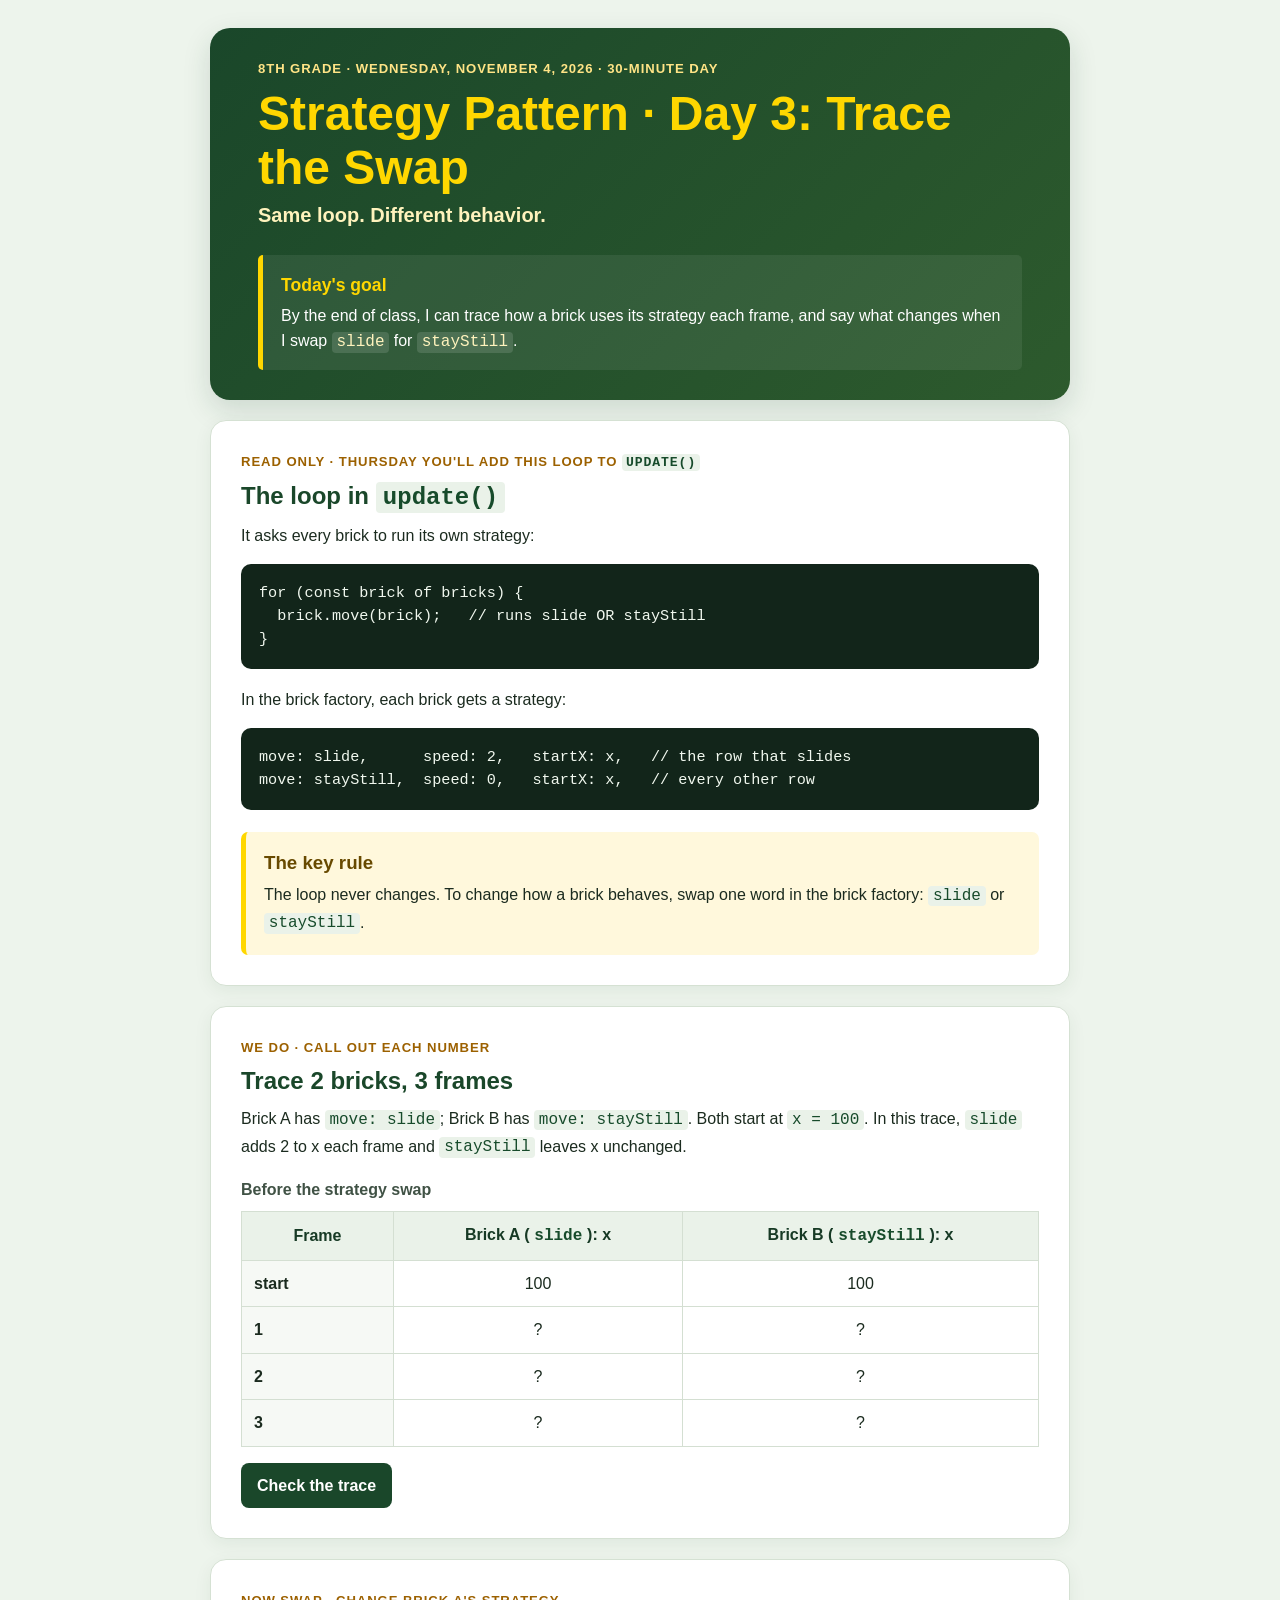
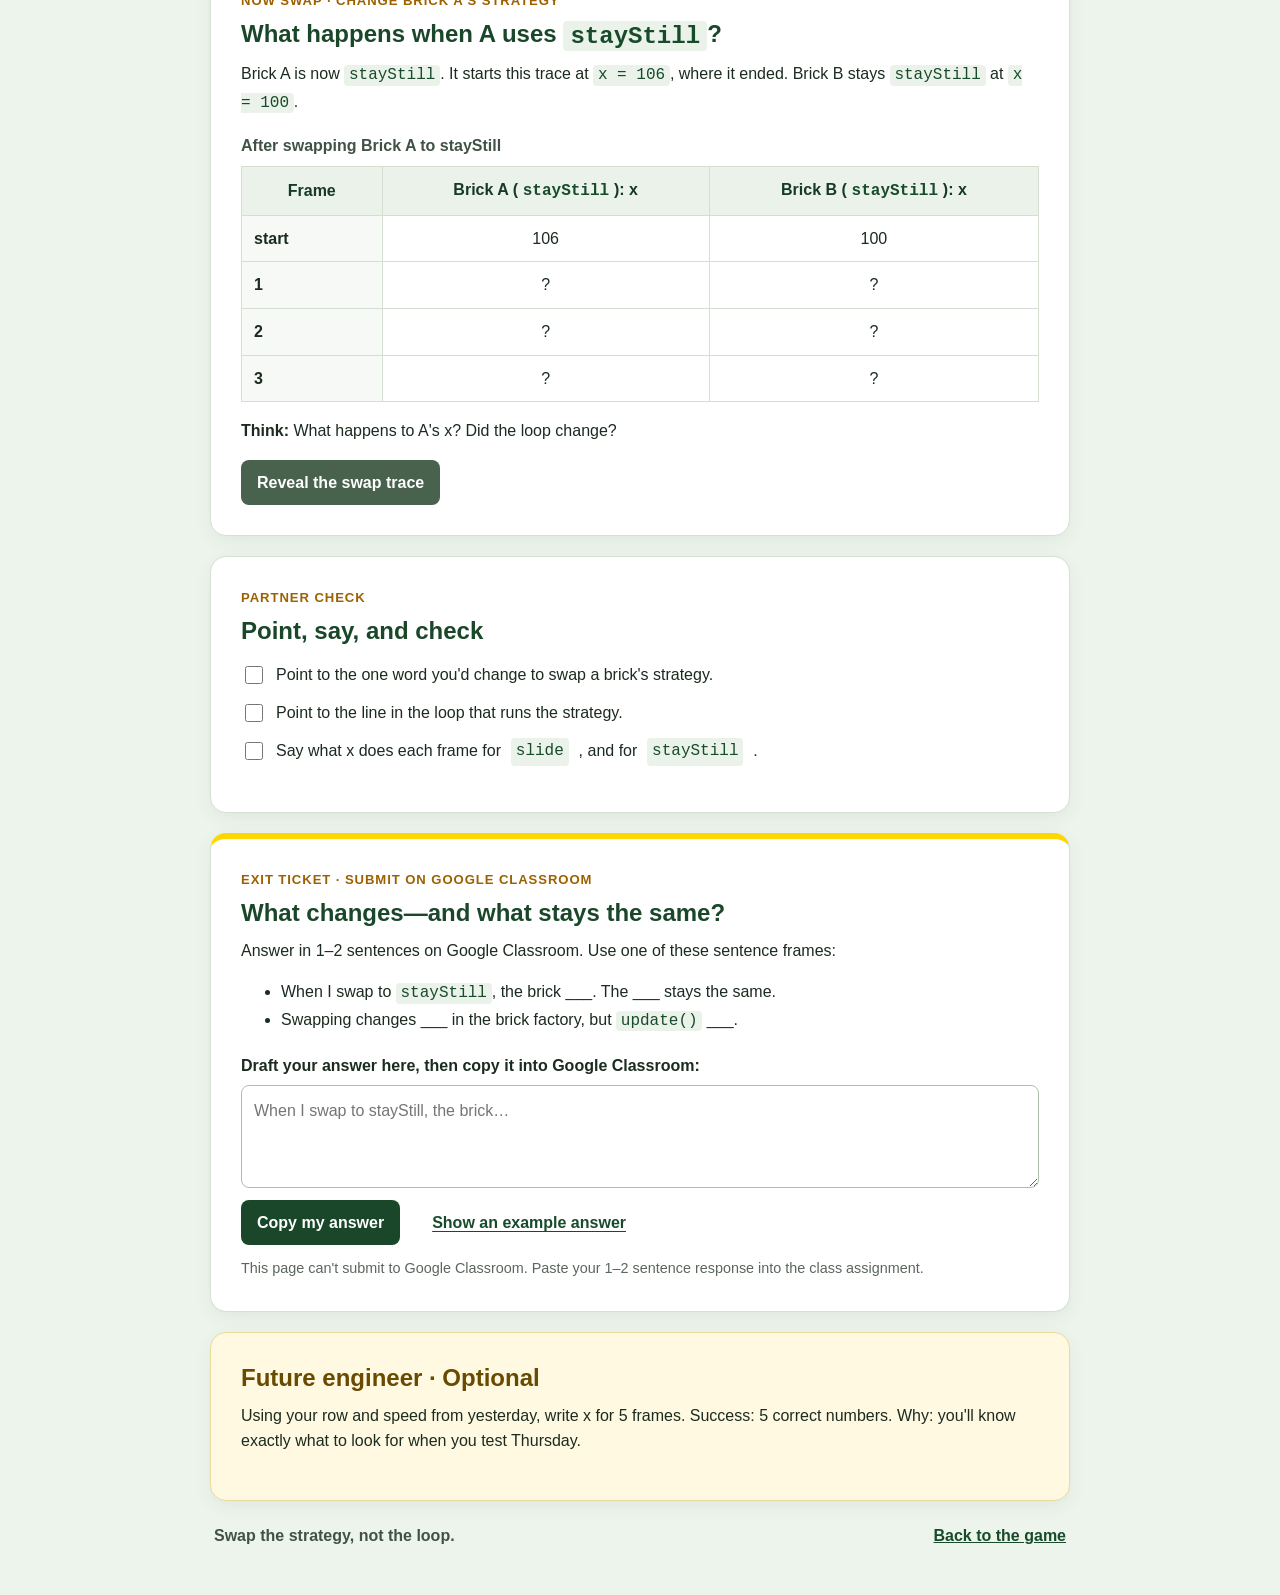
==== strategy-pattern-day-3.html @ ef12ab57 "Add interactive Strategy Pattern Day 3 lesson and exit ticket" ====
<!DOCTYPE html>
<html lang="en">
<head>
  <meta charset="UTF-8">
  <meta name="viewport" content="width=device-width, initial-scale=1">
  <meta name="description" content="A 30-minute Grade 8 lesson tracing the Strategy Pattern in a brick-breaker game.">
  <title>Strategy Pattern · Day 3: Trace the Swap</title>
  <link rel="stylesheet" href="strategy-pattern-day-3.css">
</head>
<body>
  <main class="lesson">
    <header class="hero">
      <p class="eyebrow">8th Grade · Wednesday, November 4, 2026 · 30-minute day</p>
      <h1>Strategy Pattern · Day 3: Trace the Swap</h1>
      <p class="tagline">Same loop. Different behavior.</p>
      <section class="goal" aria-labelledby="goal-title">
        <h2 id="goal-title">Today's goal</h2>
        <p>By the end of class, I can trace how a brick uses its strategy each frame, and say what changes when I swap <code>slide</code> for <code>stayStill</code>.</p>
      </section>
    </header>

    <section class="card" aria-labelledby="loop-title">
      <p class="section-label">Read only · Thursday you'll add this loop to <code>update()</code></p>
      <h2 id="loop-title">The loop in <code>update()</code></h2>
      <p>It asks every brick to run its own strategy:</p>
      <pre><code>for (const brick of bricks) {
  brick.move(brick);   // runs slide OR stayStill
}</code></pre>
      <p>In the brick factory, each brick gets a strategy:</p>
      <pre><code>move: slide,      speed: 2,   startX: x,   // the row that slides
move: stayStill,  speed: 0,   startX: x,   // every other row</code></pre>
      <aside class="key-rule">
        <h3>The key rule</h3>
        <p>The loop never changes. To change how a brick behaves, swap one word in the brick factory: <code>slide</code> or <code>stayStill</code>.</p>
      </aside>
    </section>

    <section class="card" aria-labelledby="trace-title">
      <p class="section-label">We do · Call out each number</p>
      <h2 id="trace-title">Trace 2 bricks, 3 frames</h2>
      <p>Brick A has <code>move: slide</code>; Brick B has <code>move: stayStill</code>. Both start at <code>x = 100</code>. In this trace, <code>slide</code> adds 2 to x each frame and <code>stayStill</code> leaves x unchanged.</p>
      <div class="table-wrap">
        <table>
          <caption>Before the strategy swap</caption>
          <thead><tr><th scope="col">Frame</th><th scope="col">Brick A (<code>slide</code>): x</th><th scope="col">Brick B (<code>stayStill</code>): x</th></tr></thead>
          <tbody>
            <tr><th scope="row">start</th><td>100</td><td>100</td></tr>
            <tr><th scope="row">1</th><td class="answer">?<span class="visually-hidden">Answer: 102</span></td><td class="answer">?<span class="visually-hidden">Answer: 100</span></td></tr>
            <tr><th scope="row">2</th><td class="answer">?<span class="visually-hidden">Answer: 104</span></td><td class="answer">?<span class="visually-hidden">Answer: 100</span></td></tr>
            <tr><th scope="row">3</th><td class="answer">?<span class="visually-hidden">Answer: 106</span></td><td class="answer">?<span class="visually-hidden">Answer: 100</span></td></tr>
          </tbody>
        </table>
      </div>
      <button class="button" type="button" id="show-trace" aria-expanded="false" aria-controls="trace-result">Check the trace</button>
      <p id="trace-result" class="result" hidden>Frame 1: A = 102, B = 100 · Frame 2: A = 104, B = 100 · Frame 3: A = 106, B = 100. Each frame, slide adds 2; stayStill keeps the same x.</p>
    </section>

    <section class="card swap-card" aria-labelledby="swap-title">
      <p class="section-label">Now swap · Change Brick A's strategy</p>
      <h2 id="swap-title">What happens when A uses <code>stayStill</code>?</h2>
      <p>Brick A is now <code>stayStill</code>. It starts this trace at <code>x = 106</code>, where it ended. Brick B stays <code>stayStill</code> at <code>x = 100</code>.</p>
      <div class="table-wrap">
        <table>
          <caption>After swapping Brick A to stayStill</caption>
          <thead><tr><th scope="col">Frame</th><th scope="col">Brick A (<code>stayStill</code>): x</th><th scope="col">Brick B (<code>stayStill</code>): x</th></tr></thead>
          <tbody>
            <tr><th scope="row">start</th><td>106</td><td>100</td></tr>
            <tr><th scope="row">1</th><td>?</td><td>?</td></tr>
            <tr><th scope="row">2</th><td>?</td><td>?</td></tr>
            <tr><th scope="row">3</th><td>?</td><td>?</td></tr>
          </tbody>
        </table>
      </div>
      <p><strong>Think:</strong> What happens to A's x? Did the loop change?</p>
      <button class="button button-secondary" type="button" id="show-swap" aria-expanded="false" aria-controls="swap-result">Reveal the swap trace</button>
      <p id="swap-result" class="result" hidden>A stays at x = 106 on all three frames; B stays at x = 100. The loop did not change—only A's strategy changed from <code>slide</code> to <code>stayStill</code>.</p>
    </section>

    <section class="card" aria-labelledby="partner-title">
      <p class="section-label">Partner check</p>
      <h2 id="partner-title">Point, say, and check</h2>
      <ul class="checklist">
        <li><label><input type="checkbox"> Point to the one word you'd change to swap a brick's strategy.</label></li>
        <li><label><input type="checkbox"> Point to the line in the loop that runs the strategy.</label></li>
        <li><label><input type="checkbox"> Say what x does each frame for <code>slide</code>, and for <code>stayStill</code>.</label></li>
      </ul>
    </section>

    <section class="card exit-ticket" aria-labelledby="exit-title">
      <p class="section-label">Exit ticket · Submit on Google Classroom</p>
      <h2 id="exit-title">What changes—and what stays the same?</h2>
      <p>Answer in 1–2 sentences on Google Classroom. Use one of these sentence frames:</p>
      <ul>
        <li>When I swap to <code>stayStill</code>, the brick ___. The ___ stays the same.</li>
        <li>Swapping changes ___ in the brick factory, but <code>update()</code> ___.</li>
      </ul>
      <label class="response-label" for="ticket-response">Draft your answer here, then copy it into Google Classroom:</label>
      <textarea id="ticket-response" rows="3" placeholder="When I swap to stayStill, the brick…"></textarea>
      <div class="ticket-actions">
        <button class="button" type="button" id="copy-answer">Copy my answer</button>
        <span id="copy-status" role="status" aria-live="polite"></span>
        <button class="text-button" type="button" id="show-example" aria-expanded="false" aria-controls="example-answer">Show an example answer</button>
      </div>
      <p id="example-answer" class="example-answer" hidden>When I swap to <code>stayStill</code>, the brick's x stays the same each frame. The update loop stays the same; only the strategy assigned in the brick factory changes.</p>
      <p class="classroom-note">This page can't submit to Google Classroom. Paste your 1–2 sentence response into the class assignment.</p>
    </section>

    <aside class="future">
      <h2>Future engineer · Optional</h2>
      <p>Using your row and speed from yesterday, write x for 5 frames. Success: 5 correct numbers. Why: you'll know exactly what to look for when you test Thursday.</p>
    </aside>
    <footer><p>Swap the strategy, not the loop.</p><a href="index.html">Back to the game</a></footer>
  </main>
  <script>
    const reveal = (buttonId, resultId) => {
      const button = document.getElementById(buttonId);
      const result = document.getElementById(resultId);
      button.addEventListener('click', () => {
        result.hidden = !result.hidden;
        button.setAttribute('aria-expanded', String(!result.hidden));
      });
    };
    reveal('show-trace', 'trace-result');
    reveal('show-swap', 'swap-result');
    reveal('show-example', 'example-answer');

    document.getElementById('show-trace').addEventListener('click', event => {
      document.querySelectorAll('.answer').forEach(cell => {
        cell.textContent = event.currentTarget.getAttribute('aria-expanded') === 'true'
          ? cell.querySelector('.visually-hidden').textContent.replace('Answer: ', '')
          : '?';
      });
    });

    document.getElementById('copy-answer').addEventListener('click', async () => {
      const answer = document.getElementById('ticket-response').value.trim();
      const status = document.getElementById('copy-status');
      if (!answer) {
        status.textContent = 'Write your answer first.';
        return;
      }
      try {
        await navigator.clipboard.writeText(answer);
        status.textContent = 'Copied. Paste it into Google Classroom.';
      } catch {
        status.textContent = 'Copy is unavailable here. Select your answer and copy it into Google Classroom.';
      }
    });
  </script>
</body>
</html>
---- strategy-pattern-day-3.css ----
* {
  box-sizing: border-box;
}

:root {
  color-scheme: light;
  font-family: Arial, sans-serif;
  color: #1b2b1f;
  background: #edf4ec;
  font-synthesis: none;
}

body {
  margin: 0;
  line-height: 1.6;
}

.lesson {
  width: min(100% - 32px, 860px);
  margin: 0 auto;
  padding: 28px 0 42px;
}

.hero {
  padding: 30px clamp(20px, 5vw, 48px);
  border-radius: 20px;
  background: linear-gradient(135deg, #1a472a, #2d5a2d);
  color: #fff;
  box-shadow: 0 10px 28px #173a2526;
}

.eyebrow,
.section-label {
  margin: 0 0 8px;
  color: #9c6100;
  font-size: 0.82rem;
  font-weight: 800;
  letter-spacing: 0.07em;
  text-transform: uppercase;
}

.hero .eyebrow {
  color: #ffe486;
}

h1,
h2,
h3,
p {
  margin-top: 0;
}

h1 {
  margin-bottom: 4px;
  color: #ffd700;
  font-size: clamp(2rem, 6vw, 3rem);
  line-height: 1.12;
}

.tagline {
  margin-bottom: 24px;
  color: #fff3bd;
  font-size: 1.25rem;
  font-weight: 700;
}

.goal {
  padding: 16px 18px 2px;
  border-left: 5px solid #ffd700;
  border-radius: 5px;
  background: #ffffff12;
}

.goal h2 {
  margin-bottom: 4px;
  color: #ffd700;
  font-size: 1.1rem;
}

.goal p {
  margin-bottom: 12px;
}

.card,
.future {
  margin-top: 20px;
  padding: clamp(20px, 4vw, 30px);
  border: 1px solid #d5e1d3;
  border-radius: 16px;
  background: #fff;
  box-shadow: 0 5px 18px #173a2510;
}

.card h2,
.future h2 {
  margin-bottom: 10px;
  color: #1a472a;
  line-height: 1.25;
}

code {
  padding: 0.08em 0.3em;
  border-radius: 4px;
  background: #eaf2e9;
  color: #174b2b;
  font-family: Consolas, "Courier New", monospace;
}

.hero code {
  background: #ffffff20;
  color: #fff3bd;
}

pre {
  overflow-x: auto;
  margin: 12px 0 18px;
  padding: 18px;
  border-radius: 10px;
  background: #12251a;
  color: #f1f8ef;
  font-size: 0.95rem;
  line-height: 1.5;
}

pre code {
  padding: 0;
  background: transparent;
  color: inherit;
}

.key-rule {
  margin-top: 22px;
  padding: 16px 18px 2px;
  border-left: 5px solid #ffd700;
  border-radius: 7px;
  background: #fff8dc;
}

.key-rule h3 {
  margin-bottom: 4px;
  color: #684a00;
}

.table-wrap {
  overflow-x: auto;
  margin: 16px 0;
}

table {
  width: 100%;
  border-collapse: collapse;
  text-align: center;
}

caption {
  padding: 0 0 8px;
  color: #405245;
  font-weight: 700;
  text-align: left;
}

th,
td {
  min-width: 90px;
  padding: 10px 12px;
  border: 1px solid #d4dfd2;
}

thead th {
  background: #eaf2e9;
  color: #173a25;
}

tbody th {
  background: #f6f9f5;
  text-align: left;
}

.button,
.text-button {
  min-height: 44px;
  padding: 10px 16px;
  border: 0;
  border-radius: 8px;
  font: inherit;
  font-weight: 700;
  cursor: pointer;
}

.button {
  background: #1a472a;
  color: #fff;
}

.button:hover {
  background: #2d5a2d;
}

.button-secondary {
  background: #49624e;
}

button:focus-visible,
a:focus-visible,
textarea:focus-visible,
input:focus-visible {
  outline: 3px solid #e4a900;
  outline-offset: 3px;
}

.result,
.example-answer {
  margin: 14px 0 0;
  padding: 13px 15px;
  border-radius: 8px;
  background: #eaf5e9;
  color: #173a25;
}

.checklist {
  display: grid;
  gap: 12px;
  padding-left: 0;
  list-style: none;
}

.checklist label {
  display: flex;
  align-items: flex-start;
  gap: 10px;
  cursor: pointer;
}

.checklist input {
  width: 18px;
  height: 18px;
  margin-top: 4px;
  accent-color: #1a472a;
}

.exit-ticket {
  border-top: 6px solid #ffd700;
}

.response-label {
  display: block;
  margin: 18px 0 7px;
  font-weight: 700;
}

textarea {
  display: block;
  width: 100%;
  min-height: 88px;
  padding: 12px;
  border: 1px solid #aebead;
  border-radius: 8px;
  font: inherit;
  resize: vertical;
}

.ticket-actions {
  display: flex;
  flex-wrap: wrap;
  align-items: center;
  gap: 12px;
  margin-top: 12px;
}

.text-button {
  padding-inline: 8px;
  background: transparent;
  color: #174b2b;
  text-decoration: underline;
  text-underline-offset: 3px;
}

#copy-status {
  color: #1a472a;
  font-size: 0.9rem;
}

.classroom-note {
  margin: 12px 0 0;
  color: #5b665d;
  font-size: 0.9rem;
}

.future {
  border-color: #eadb9d;
  background: #fff9e2;
}

.future h2 {
  color: #684a00;
}

footer {
  display: flex;
  flex-wrap: wrap;
  justify-content: space-between;
  gap: 8px;
  padding: 22px 4px 0;
  color: #405245;
}

footer p {
  margin: 0;
  font-weight: 800;
}

footer a {
  color: #174b2b;
  font-weight: 700;
}

.visually-hidden {
  position: absolute;
  width: 1px;
  height: 1px;
  padding: 0;
  margin: -1px;
  overflow: hidden;
  clip: rect(0, 0, 0, 0);
  white-space: nowrap;
  border: 0;
}

[hidden] {
  display: none !important;
}

@media (max-width: 520px) {
  .lesson {
    width: min(100% - 20px, 860px);
    padding-top: 10px;
  }

  .hero,
  .card,
  .future {
    border-radius: 12px;
  }

  th,
  td {
    padding: 8px 7px;
    font-size: 0.9rem;
  }
}
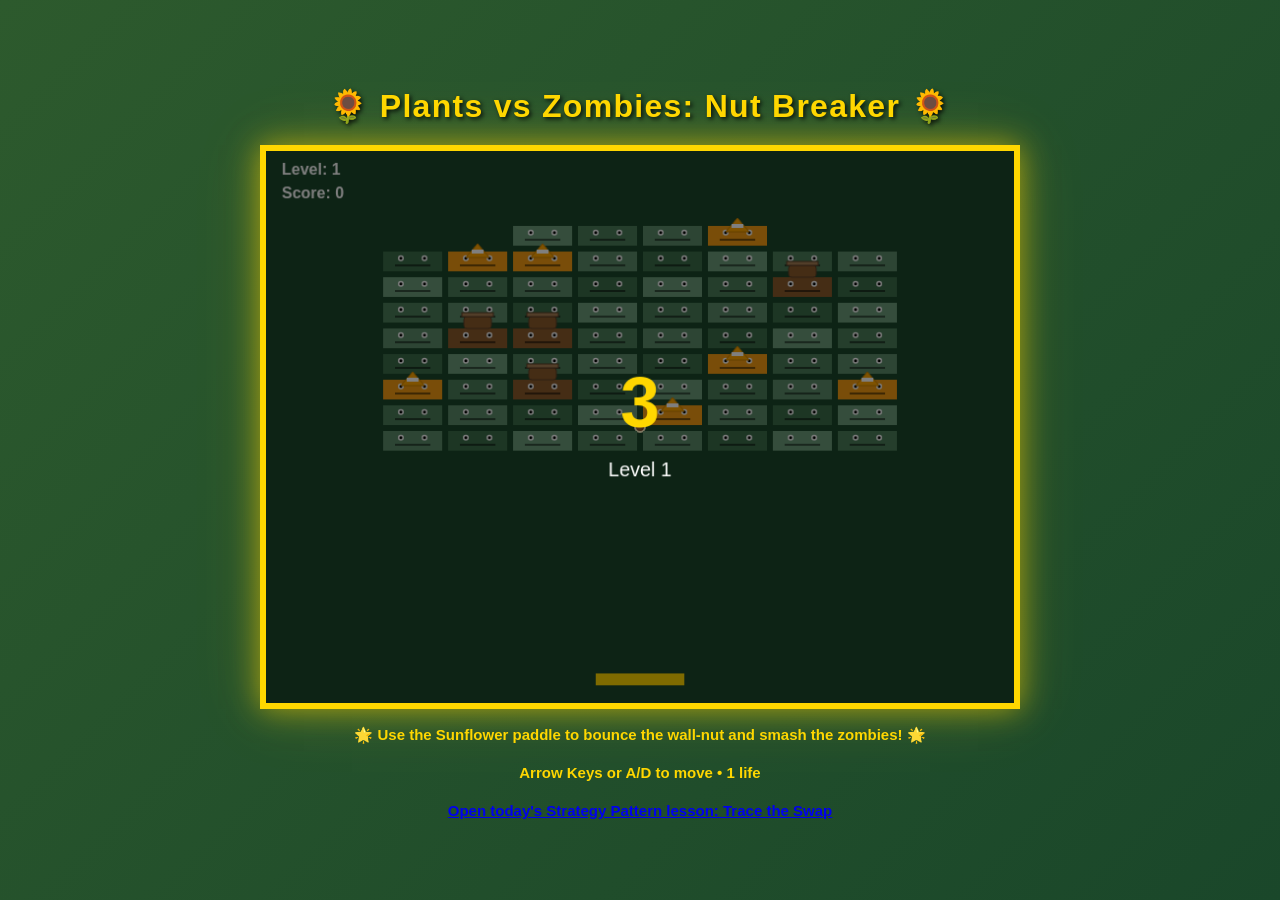
==== commit 557026e9: "Remove obsolete strategy lesson page content" ====
--- a/strategy-pattern-day-3.html
+++ b/strategy-pattern-day-3.html
@@ -2,150 +2,10 @@
 <html lang="en">
 <head>
   <meta charset="UTF-8">
-  <meta name="viewport" content="width=device-width, initial-scale=1">
-  <meta name="description" content="A 30-minute Grade 8 lesson tracing the Strategy Pattern in a brick-breaker game.">
-  <title>Strategy Pattern · Day 3: Trace the Swap</title>
-  <link rel="stylesheet" href="strategy-pattern-day-3.css">
+  <meta http-equiv="refresh" content="0; url=index.html">
+  <title>Back to the game</title>
 </head>
 <body>
-  <main class="lesson">
-    <header class="hero">
-      <p class="eyebrow">8th Grade · Wednesday, November 4, 2026 · 30-minute day</p>
-      <h1>Strategy Pattern · Day 3: Trace the Swap</h1>
-      <p class="tagline">Same loop. Different behavior.</p>
-      <section class="goal" aria-labelledby="goal-title">
-        <h2 id="goal-title">Today's goal</h2>
-        <p>By the end of class, I can trace how a brick uses its strategy each frame, and say what changes when I swap <code>slide</code> for <code>stayStill</code>.</p>
-      </section>
-    </header>
-
-    <section class="card" aria-labelledby="loop-title">
-      <p class="section-label">Read only · Thursday you'll add this loop to <code>update()</code></p>
-      <h2 id="loop-title">The loop in <code>update()</code></h2>
-      <p>It asks every brick to run its own strategy:</p>
-      <pre><code>for (const brick of bricks) {
-  brick.move(brick);   // runs slide OR stayStill
-}</code></pre>
-      <p>In the brick factory, each brick gets a strategy:</p>
-      <pre><code>move: slide,      speed: 2,   startX: x,   // the row that slides
-move: stayStill,  speed: 0,   startX: x,   // every other row</code></pre>
-      <aside class="key-rule">
-        <h3>The key rule</h3>
-        <p>The loop never changes. To change how a brick behaves, swap one word in the brick factory: <code>slide</code> or <code>stayStill</code>.</p>
-      </aside>
-    </section>
-
-    <section class="card" aria-labelledby="trace-title">
-      <p class="section-label">We do · Call out each number</p>
-      <h2 id="trace-title">Trace 2 bricks, 3 frames</h2>
-      <p>Brick A has <code>move: slide</code>; Brick B has <code>move: stayStill</code>. Both start at <code>x = 100</code>. In this trace, <code>slide</code> adds 2 to x each frame and <code>stayStill</code> leaves x unchanged.</p>
-      <div class="table-wrap">
-        <table>
-          <caption>Before the strategy swap</caption>
-          <thead><tr><th scope="col">Frame</th><th scope="col">Brick A (<code>slide</code>): x</th><th scope="col">Brick B (<code>stayStill</code>): x</th></tr></thead>
-          <tbody>
-            <tr><th scope="row">start</th><td>100</td><td>100</td></tr>
-            <tr><th scope="row">1</th><td class="answer">?<span class="visually-hidden">Answer: 102</span></td><td class="answer">?<span class="visually-hidden">Answer: 100</span></td></tr>
-            <tr><th scope="row">2</th><td class="answer">?<span class="visually-hidden">Answer: 104</span></td><td class="answer">?<span class="visually-hidden">Answer: 100</span></td></tr>
-            <tr><th scope="row">3</th><td class="answer">?<span class="visually-hidden">Answer: 106</span></td><td class="answer">?<span class="visually-hidden">Answer: 100</span></td></tr>
-          </tbody>
-        </table>
-      </div>
-      <button class="button" type="button" id="show-trace" aria-expanded="false" aria-controls="trace-result">Check the trace</button>
-      <p id="trace-result" class="result" hidden>Frame 1: A = 102, B = 100 · Frame 2: A = 104, B = 100 · Frame 3: A = 106, B = 100. Each frame, slide adds 2; stayStill keeps the same x.</p>
-    </section>
-
-    <section class="card swap-card" aria-labelledby="swap-title">
-      <p class="section-label">Now swap · Change Brick A's strategy</p>
-      <h2 id="swap-title">What happens when A uses <code>stayStill</code>?</h2>
-      <p>Brick A is now <code>stayStill</code>. It starts this trace at <code>x = 106</code>, where it ended. Brick B stays <code>stayStill</code> at <code>x = 100</code>.</p>
-      <div class="table-wrap">
-        <table>
-          <caption>After swapping Brick A to stayStill</caption>
-          <thead><tr><th scope="col">Frame</th><th scope="col">Brick A (<code>stayStill</code>): x</th><th scope="col">Brick B (<code>stayStill</code>): x</th></tr></thead>
-          <tbody>
-            <tr><th scope="row">start</th><td>106</td><td>100</td></tr>
-            <tr><th scope="row">1</th><td>?</td><td>?</td></tr>
-            <tr><th scope="row">2</th><td>?</td><td>?</td></tr>
-            <tr><th scope="row">3</th><td>?</td><td>?</td></tr>
-          </tbody>
-        </table>
-      </div>
-      <p><strong>Think:</strong> What happens to A's x? Did the loop change?</p>
-      <button class="button button-secondary" type="button" id="show-swap" aria-expanded="false" aria-controls="swap-result">Reveal the swap trace</button>
-      <p id="swap-result" class="result" hidden>A stays at x = 106 on all three frames; B stays at x = 100. The loop did not change—only A's strategy changed from <code>slide</code> to <code>stayStill</code>.</p>
-    </section>
-
-    <section class="card" aria-labelledby="partner-title">
-      <p class="section-label">Partner check</p>
-      <h2 id="partner-title">Point, say, and check</h2>
-      <ul class="checklist">
-        <li><label><input type="checkbox"> Point to the one word you'd change to swap a brick's strategy.</label></li>
-        <li><label><input type="checkbox"> Point to the line in the loop that runs the strategy.</label></li>
-        <li><label><input type="checkbox"> Say what x does each frame for <code>slide</code>, and for <code>stayStill</code>.</label></li>
-      </ul>
-    </section>
-
-    <section class="card exit-ticket" aria-labelledby="exit-title">
-      <p class="section-label">Exit ticket · Submit on Google Classroom</p>
-      <h2 id="exit-title">What changes—and what stays the same?</h2>
-      <p>Answer in 1–2 sentences on Google Classroom. Use one of these sentence frames:</p>
-      <ul>
-        <li>When I swap to <code>stayStill</code>, the brick ___. The ___ stays the same.</li>
-        <li>Swapping changes ___ in the brick factory, but <code>update()</code> ___.</li>
-      </ul>
-      <label class="response-label" for="ticket-response">Draft your answer here, then copy it into Google Classroom:</label>
-      <textarea id="ticket-response" rows="3" placeholder="When I swap to stayStill, the brick…"></textarea>
-      <div class="ticket-actions">
-        <button class="button" type="button" id="copy-answer">Copy my answer</button>
-        <span id="copy-status" role="status" aria-live="polite"></span>
-        <button class="text-button" type="button" id="show-example" aria-expanded="false" aria-controls="example-answer">Show an example answer</button>
-      </div>
-      <p id="example-answer" class="example-answer" hidden>When I swap to <code>stayStill</code>, the brick's x stays the same each frame. The update loop stays the same; only the strategy assigned in the brick factory changes.</p>
-      <p class="classroom-note">This page can't submit to Google Classroom. Paste your 1–2 sentence response into the class assignment.</p>
-    </section>
-
-    <aside class="future">
-      <h2>Future engineer · Optional</h2>
-      <p>Using your row and speed from yesterday, write x for 5 frames. Success: 5 correct numbers. Why: you'll know exactly what to look for when you test Thursday.</p>
-    </aside>
-    <footer><p>Swap the strategy, not the loop.</p><a href="index.html">Back to the game</a></footer>
-  </main>
-  <script>
-    const reveal = (buttonId, resultId) => {
-      const button = document.getElementById(buttonId);
-      const result = document.getElementById(resultId);
-      button.addEventListener('click', () => {
-        result.hidden = !result.hidden;
-        button.setAttribute('aria-expanded', String(!result.hidden));
-      });
-    };
-    reveal('show-trace', 'trace-result');
-    reveal('show-swap', 'swap-result');
-    reveal('show-example', 'example-answer');
-
-    document.getElementById('show-trace').addEventListener('click', event => {
-      document.querySelectorAll('.answer').forEach(cell => {
-        cell.textContent = event.currentTarget.getAttribute('aria-expanded') === 'true'
-          ? cell.querySelector('.visually-hidden').textContent.replace('Answer: ', '')
-          : '?';
-      });
-    });
-
-    document.getElementById('copy-answer').addEventListener('click', async () => {
-      const answer = document.getElementById('ticket-response').value.trim();
-      const status = document.getElementById('copy-status');
-      if (!answer) {
-        status.textContent = 'Write your answer first.';
-        return;
-      }
-      try {
-        await navigator.clipboard.writeText(answer);
-        status.textContent = 'Copied. Paste it into Google Classroom.';
-      } catch {
-        status.textContent = 'Copy is unavailable here. Select your answer and copy it into Google Classroom.';
-      }
-    });
-  </script>
+  <p>This lesson page has been removed. <a href="index.html">Return to the game</a>.</p>
 </body>
 </html>
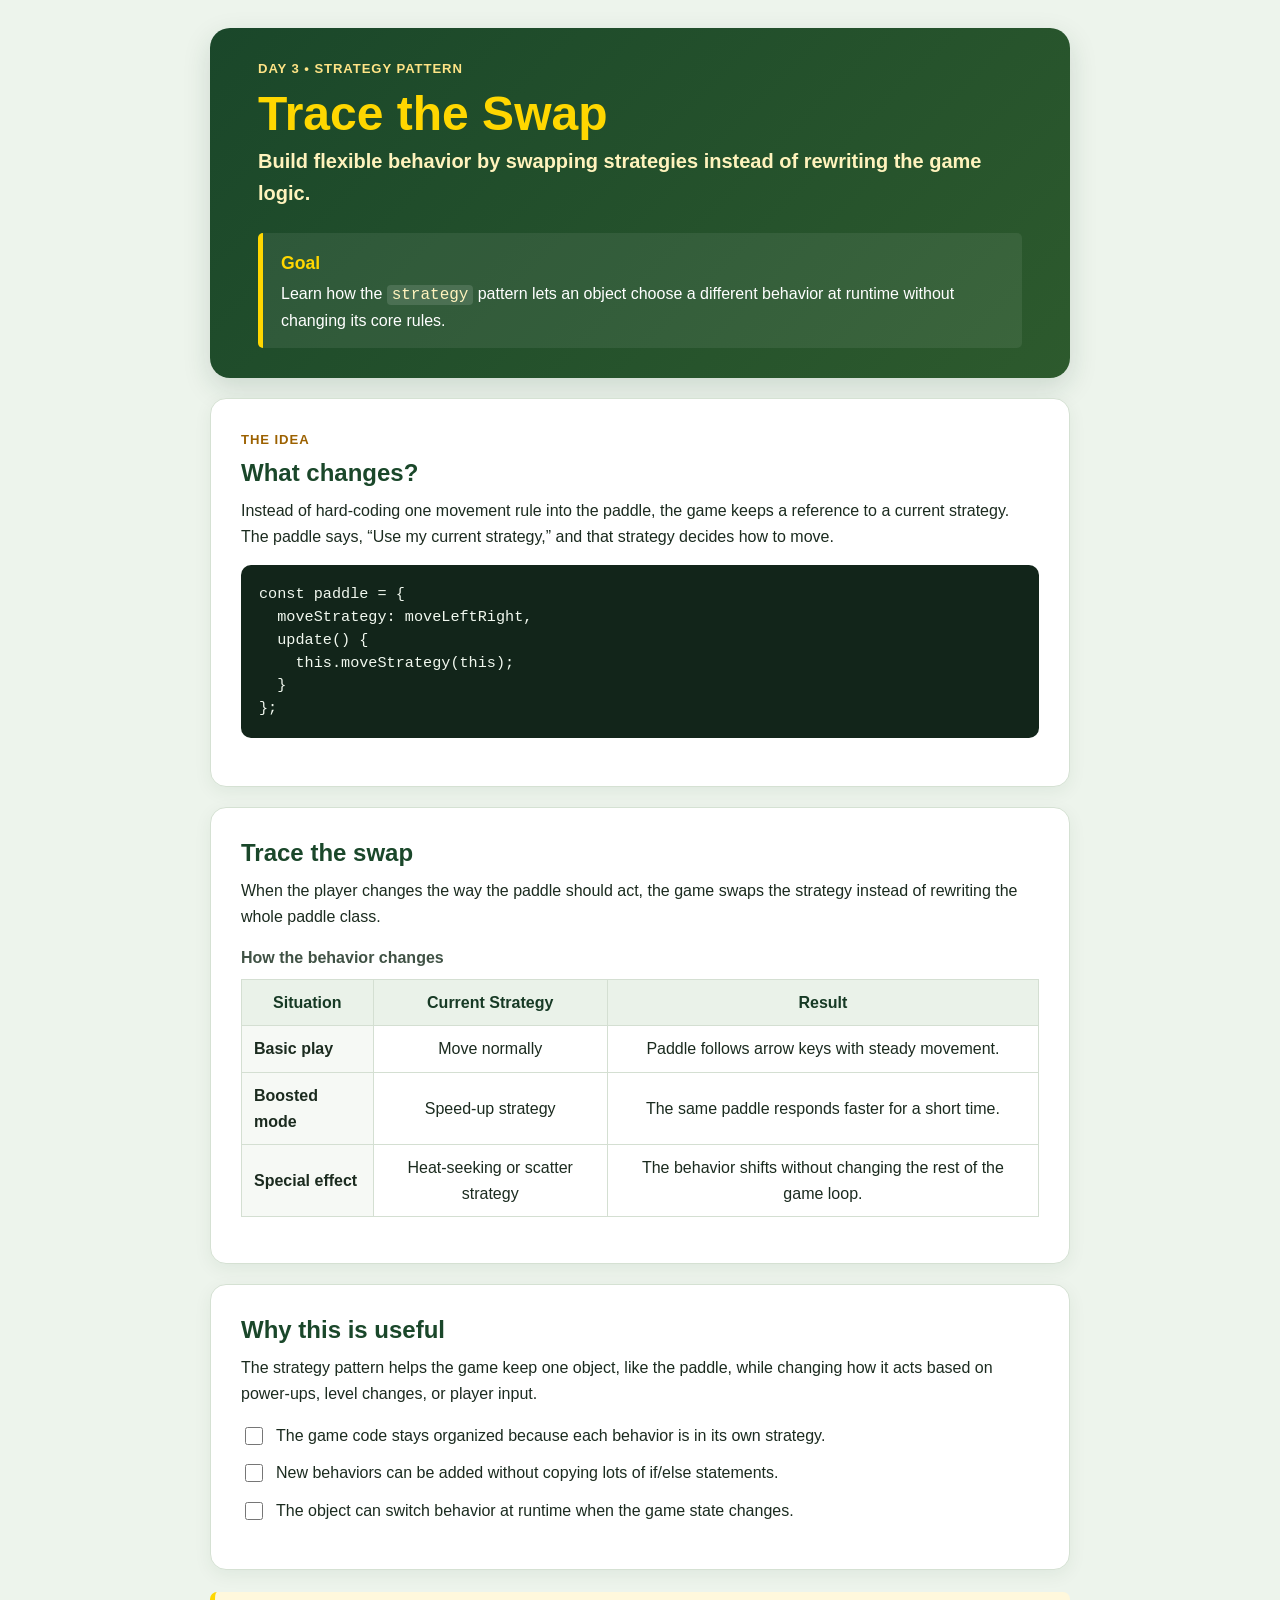
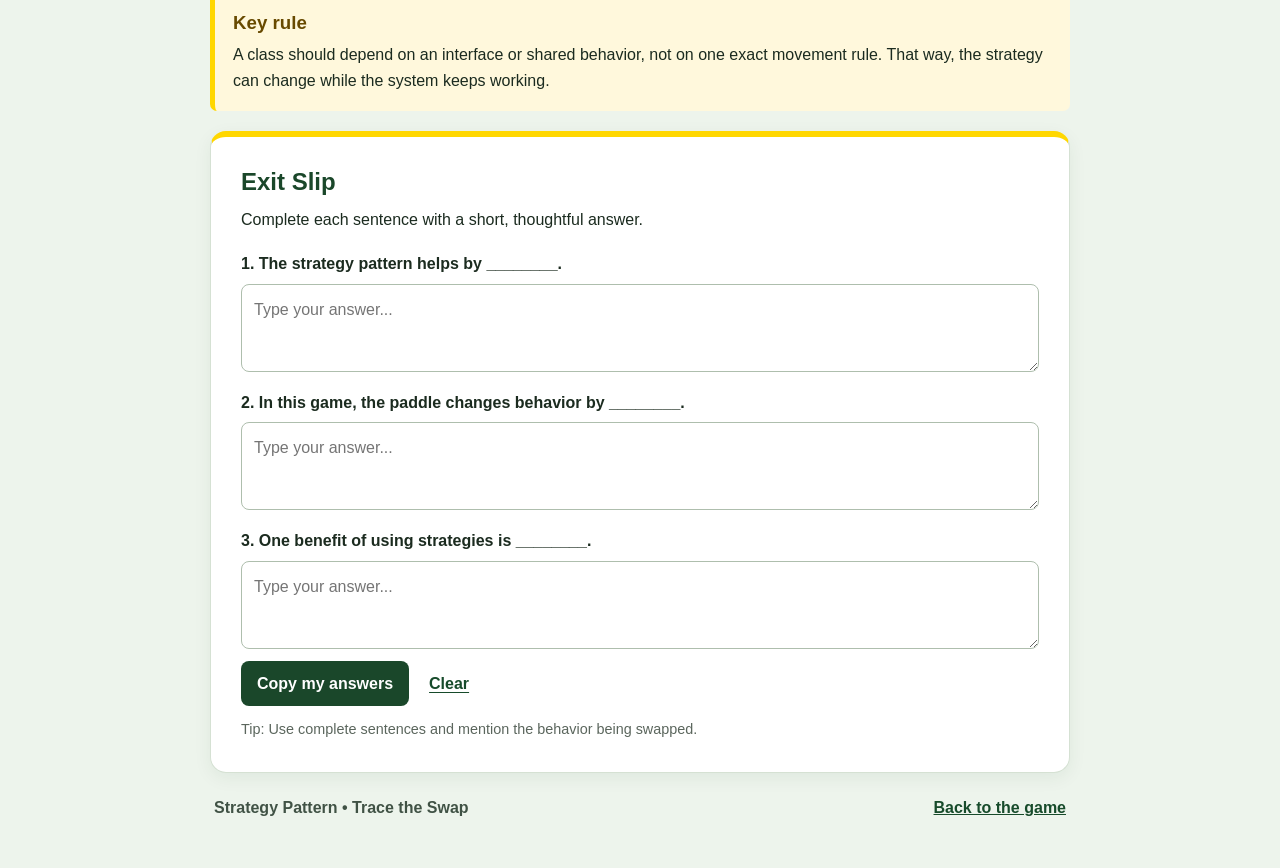
==== commit 3892491b: "Restore the missing strategy lesson page and add the exit slip content while keeping the lesson focu" ====
--- a/strategy-pattern-day-3.html
+++ b/strategy-pattern-day-3.html
@@ -1,11 +1,170 @@
 <!DOCTYPE html>
 <html lang="en">
-<head>
-  <meta charset="UTF-8">
-  <meta http-equiv="refresh" content="0; url=index.html">
-  <title>Back to the game</title>
-</head>
-<body>
-  <p>This lesson page has been removed. <a href="index.html">Return to the game</a>.</p>
-</body>
+  <head>
+    <meta charset="UTF-8" />
+    <meta name="viewport" content="width=device-width, initial-scale=1" />
+    <title>Strategy Pattern: Trace the Swap</title>
+    <link rel="stylesheet" href="strategy-pattern-day-3.css" />
+  </head>
+  <body>
+    <main class="lesson">
+      <header class="hero">
+        <p class="eyebrow">Day 3 • Strategy Pattern</p>
+        <h1>Trace the Swap</h1>
+        <p class="tagline">Build flexible behavior by swapping strategies instead of rewriting the game logic.</p>
+
+        <div class="goal">
+          <h2>Goal</h2>
+          <p>
+            Learn how the <code>strategy</code> pattern lets an object choose a different behavior at runtime
+            without changing its core rules.
+          </p>
+        </div>
+      </header>
+
+      <section class="card">
+        <p class="section-label">The idea</p>
+        <h2>What changes?</h2>
+        <p>
+          Instead of hard-coding one movement rule into the paddle, the game keeps a reference to a current
+          strategy. The paddle says, “Use my current strategy,” and that strategy decides how to move.
+        </p>
+        <pre><code>const paddle = {
+  moveStrategy: moveLeftRight,
+  update() {
+    this.moveStrategy(this);
+  }
+};</code></pre>
+      </section>
+
+      <section class="card">
+        <h2>Trace the swap</h2>
+        <p>
+          When the player changes the way the paddle should act, the game swaps the strategy instead of rewriting the
+          whole paddle class.
+        </p>
+
+        <div class="table-wrap">
+          <table>
+            <caption>How the behavior changes</caption>
+            <thead>
+              <tr>
+                <th>Situation</th>
+                <th>Current Strategy</th>
+                <th>Result</th>
+              </tr>
+            </thead>
+            <tbody>
+              <tr>
+                <th>Basic play</th>
+                <td>Move normally</td>
+                <td>Paddle follows arrow keys with steady movement.</td>
+              </tr>
+              <tr>
+                <th>Boosted mode</th>
+                <td>Speed-up strategy</td>
+                <td>The same paddle responds faster for a short time.</td>
+              </tr>
+              <tr>
+                <th>Special effect</th>
+                <td>Heat-seeking or scatter strategy</td>
+                <td>The behavior shifts without changing the rest of the game loop.</td>
+              </tr>
+            </tbody>
+          </table>
+        </div>
+      </section>
+
+      <section class="card">
+        <h2>Why this is useful</h2>
+        <p>
+          The strategy pattern helps the game keep one object, like the paddle, while changing how it acts based on
+          power-ups, level changes, or player input.
+        </p>
+
+        <ul class="checklist">
+          <li>
+            <label>
+              <input type="checkbox" />
+              <span>The game code stays organized because each behavior is in its own strategy.</span>
+            </label>
+          </li>
+          <li>
+            <label>
+              <input type="checkbox" />
+              <span>New behaviors can be added without copying lots of if/else statements.</span>
+            </label>
+          </li>
+          <li>
+            <label>
+              <input type="checkbox" />
+              <span>The object can switch behavior at runtime when the game state changes.</span>
+            </label>
+          </li>
+        </ul>
+      </section>
+
+      <section class="key-rule">
+        <h3>Key rule</h3>
+        <p>
+          A class should depend on an interface or shared behavior, not on one exact movement rule. That way, the
+          strategy can change while the system keeps working.
+        </p>
+      </section>
+
+      <section class="card exit-ticket">
+        <h2>Exit Slip</h2>
+        <p>Complete each sentence with a short, thoughtful answer.</p>
+
+        <label class="response-label" for="exit-1">1. The strategy pattern helps by ________.</label>
+        <textarea id="exit-1" placeholder="Type your answer..."></textarea>
+
+        <label class="response-label" for="exit-2">2. In this game, the paddle changes behavior by ________.</label>
+        <textarea id="exit-2" placeholder="Type your answer..."></textarea>
+
+        <label class="response-label" for="exit-3">3. One benefit of using strategies is ________.</label>
+        <textarea id="exit-3" placeholder="Type your answer..."></textarea>
+
+        <div class="ticket-actions">
+          <button class="button" id="copy-exit-slip" type="button">Copy my answers</button>
+          <button class="text-button" id="clear-exit-slip" type="button">Clear</button>
+          <span id="copy-status" aria-live="polite"></span>
+        </div>
+
+        <p class="classroom-note">Tip: Use complete sentences and mention the behavior being swapped.</p>
+      </section>
+
+      <footer>
+        <p>Strategy Pattern • Trace the Swap</p>
+        <a href="index.html">Back to the game</a>
+      </footer>
+    </main>
+
+    <script>
+      const exitFields = Array.from(document.querySelectorAll('textarea'));
+      const copyButton = document.getElementById('copy-exit-slip');
+      const clearButton = document.getElementById('clear-exit-slip');
+      const copyStatus = document.getElementById('copy-status');
+
+      copyButton.addEventListener('click', async () => {
+        const text = exitFields
+          .map((field, index) => `${index + 1}. ${field.value.trim() || '________'}`)
+          .join('\n\n');
+
+        try {
+          await navigator.clipboard.writeText(text);
+          copyStatus.textContent = 'Copied!';
+        } catch (error) {
+          copyStatus.textContent = 'Copy failed. Please select and copy manually.';
+        }
+      });
+
+      clearButton.addEventListener('click', () => {
+        exitFields.forEach((field) => {
+          field.value = '';
+        });
+        copyStatus.textContent = 'Cleared';
+      });
+    </script>
+  </body>
 </html>
--- a/strategy-pattern-day-3.css
+++ b/strategy-pattern-day-3.css
@@ -0,0 +1,350 @@
+* {
+  box-sizing: border-box;
+}
+
+:root {
+  color-scheme: light;
+  font-family: Arial, sans-serif;
+  color: #1b2b1f;
+  background: #edf4ec;
+  font-synthesis: none;
+}
+
+body {
+  margin: 0;
+  line-height: 1.6;
+}
+
+.lesson {
+  width: min(100% - 32px, 860px);
+  margin: 0 auto;
+  padding: 28px 0 42px;
+}
+
+.hero {
+  padding: 30px clamp(20px, 5vw, 48px);
+  border-radius: 20px;
+  background: linear-gradient(135deg, #1a472a, #2d5a2d);
+  color: #fff;
+  box-shadow: 0 10px 28px #173a2526;
+}
+
+.eyebrow,
+.section-label {
+  margin: 0 0 8px;
+  color: #9c6100;
+  font-size: 0.82rem;
+  font-weight: 800;
+  letter-spacing: 0.07em;
+  text-transform: uppercase;
+}
+
+.hero .eyebrow {
+  color: #ffe486;
+}
+
+h1,
+h2,
+h3,
+p {
+  margin-top: 0;
+}
+
+h1 {
+  margin-bottom: 4px;
+  color: #ffd700;
+  font-size: clamp(2rem, 6vw, 3rem);
+  line-height: 1.12;
+}
+
+.tagline {
+  margin-bottom: 24px;
+  color: #fff3bd;
+  font-size: 1.25rem;
+  font-weight: 700;
+}
+
+.goal {
+  padding: 16px 18px 2px;
+  border-left: 5px solid #ffd700;
+  border-radius: 5px;
+  background: #ffffff12;
+}
+
+.goal h2 {
+  margin-bottom: 4px;
+  color: #ffd700;
+  font-size: 1.1rem;
+}
+
+.goal p {
+  margin-bottom: 12px;
+}
+
+.card,
+.future {
+  margin-top: 20px;
+  padding: clamp(20px, 4vw, 30px);
+  border: 1px solid #d5e1d3;
+  border-radius: 16px;
+  background: #fff;
+  box-shadow: 0 5px 18px #173a2510;
+}
+
+.card h2,
+.future h2 {
+  margin-bottom: 10px;
+  color: #1a472a;
+  line-height: 1.25;
+}
+
+code {
+  padding: 0.08em 0.3em;
+  border-radius: 4px;
+  background: #eaf2e9;
+  color: #174b2b;
+  font-family: Consolas, "Courier New", monospace;
+}
+
+.hero code {
+  background: #ffffff20;
+  color: #fff3bd;
+}
+
+pre {
+  overflow-x: auto;
+  margin: 12px 0 18px;
+  padding: 18px;
+  border-radius: 10px;
+  background: #12251a;
+  color: #f1f8ef;
+  font-size: 0.95rem;
+  line-height: 1.5;
+}
+
+pre code {
+  padding: 0;
+  background: transparent;
+  color: inherit;
+}
+
+.key-rule {
+  margin-top: 22px;
+  padding: 16px 18px 2px;
+  border-left: 5px solid #ffd700;
+  border-radius: 7px;
+  background: #fff8dc;
+}
+
+.key-rule h3 {
+  margin-bottom: 4px;
+  color: #684a00;
+}
+
+.table-wrap {
+  overflow-x: auto;
+  margin: 16px 0;
+}
+
+table {
+  width: 100%;
+  border-collapse: collapse;
+  text-align: center;
+}
+
+caption {
+  padding: 0 0 8px;
+  color: #405245;
+  font-weight: 700;
+  text-align: left;
+}
+
+th,
+td {
+  min-width: 90px;
+  padding: 10px 12px;
+  border: 1px solid #d4dfd2;
+}
+
+thead th {
+  background: #eaf2e9;
+  color: #173a25;
+}
+
+tbody th {
+  background: #f6f9f5;
+  text-align: left;
+}
+
+.button,
+.text-button {
+  min-height: 44px;
+  padding: 10px 16px;
+  border: 0;
+  border-radius: 8px;
+  font: inherit;
+  font-weight: 700;
+  cursor: pointer;
+}
+
+.button {
+  background: #1a472a;
+  color: #fff;
+}
+
+.button:hover {
+  background: #2d5a2d;
+}
+
+.button-secondary {
+  background: #49624e;
+}
+
+button:focus-visible,
+a:focus-visible,
+textarea:focus-visible,
+input:focus-visible {
+  outline: 3px solid #e4a900;
+  outline-offset: 3px;
+}
+
+.result,
+.example-answer {
+  margin: 14px 0 0;
+  padding: 13px 15px;
+  border-radius: 8px;
+  background: #eaf5e9;
+  color: #173a25;
+}
+
+.checklist {
+  display: grid;
+  gap: 12px;
+  padding-left: 0;
+  list-style: none;
+}
+
+.checklist label {
+  display: flex;
+  align-items: flex-start;
+  gap: 10px;
+  cursor: pointer;
+}
+
+.checklist input {
+  width: 18px;
+  height: 18px;
+  margin-top: 4px;
+  accent-color: #1a472a;
+}
+
+.exit-ticket {
+  border-top: 6px solid #ffd700;
+}
+
+.response-label {
+  display: block;
+  margin: 18px 0 7px;
+  font-weight: 700;
+}
+
+textarea {
+  display: block;
+  width: 100%;
+  min-height: 88px;
+  padding: 12px;
+  border: 1px solid #aebead;
+  border-radius: 8px;
+  font: inherit;
+  resize: vertical;
+}
+
+.ticket-actions {
+  display: flex;
+  flex-wrap: wrap;
+  align-items: center;
+  gap: 12px;
+  margin-top: 12px;
+}
+
+.text-button {
+  padding-inline: 8px;
+  background: transparent;
+  color: #174b2b;
+  text-decoration: underline;
+  text-underline-offset: 3px;
+}
+
+#copy-status {
+  color: #1a472a;
+  font-size: 0.9rem;
+}
+
+.classroom-note {
+  margin: 12px 0 0;
+  color: #5b665d;
+  font-size: 0.9rem;
+}
+
+.future {
+  border-color: #eadb9d;
+  background: #fff9e2;
+}
+
+.future h2 {
+  color: #684a00;
+}
+
+footer {
+  display: flex;
+  flex-wrap: wrap;
+  justify-content: space-between;
+  gap: 8px;
+  padding: 22px 4px 0;
+  color: #405245;
+}
+
+footer p {
+  margin: 0;
+  font-weight: 800;
+}
+
+footer a {
+  color: #174b2b;
+  font-weight: 700;
+}
+
+.visually-hidden {
+  position: absolute;
+  width: 1px;
+  height: 1px;
+  padding: 0;
+  margin: -1px;
+  overflow: hidden;
+  clip: rect(0, 0, 0, 0);
+  white-space: nowrap;
+  border: 0;
+}
+
+[hidden] {
+  display: none !important;
+}
+
+@media (max-width: 520px) {
+  .lesson {
+    width: min(100% - 20px, 860px);
+    padding-top: 10px;
+  }
+
+  .hero,
+  .card,
+  .future {
+    border-radius: 12px;
+  }
+
+  th,
+  td {
+    padding: 8px 7px;
+    font-size: 0.9rem;
+  }
+}
